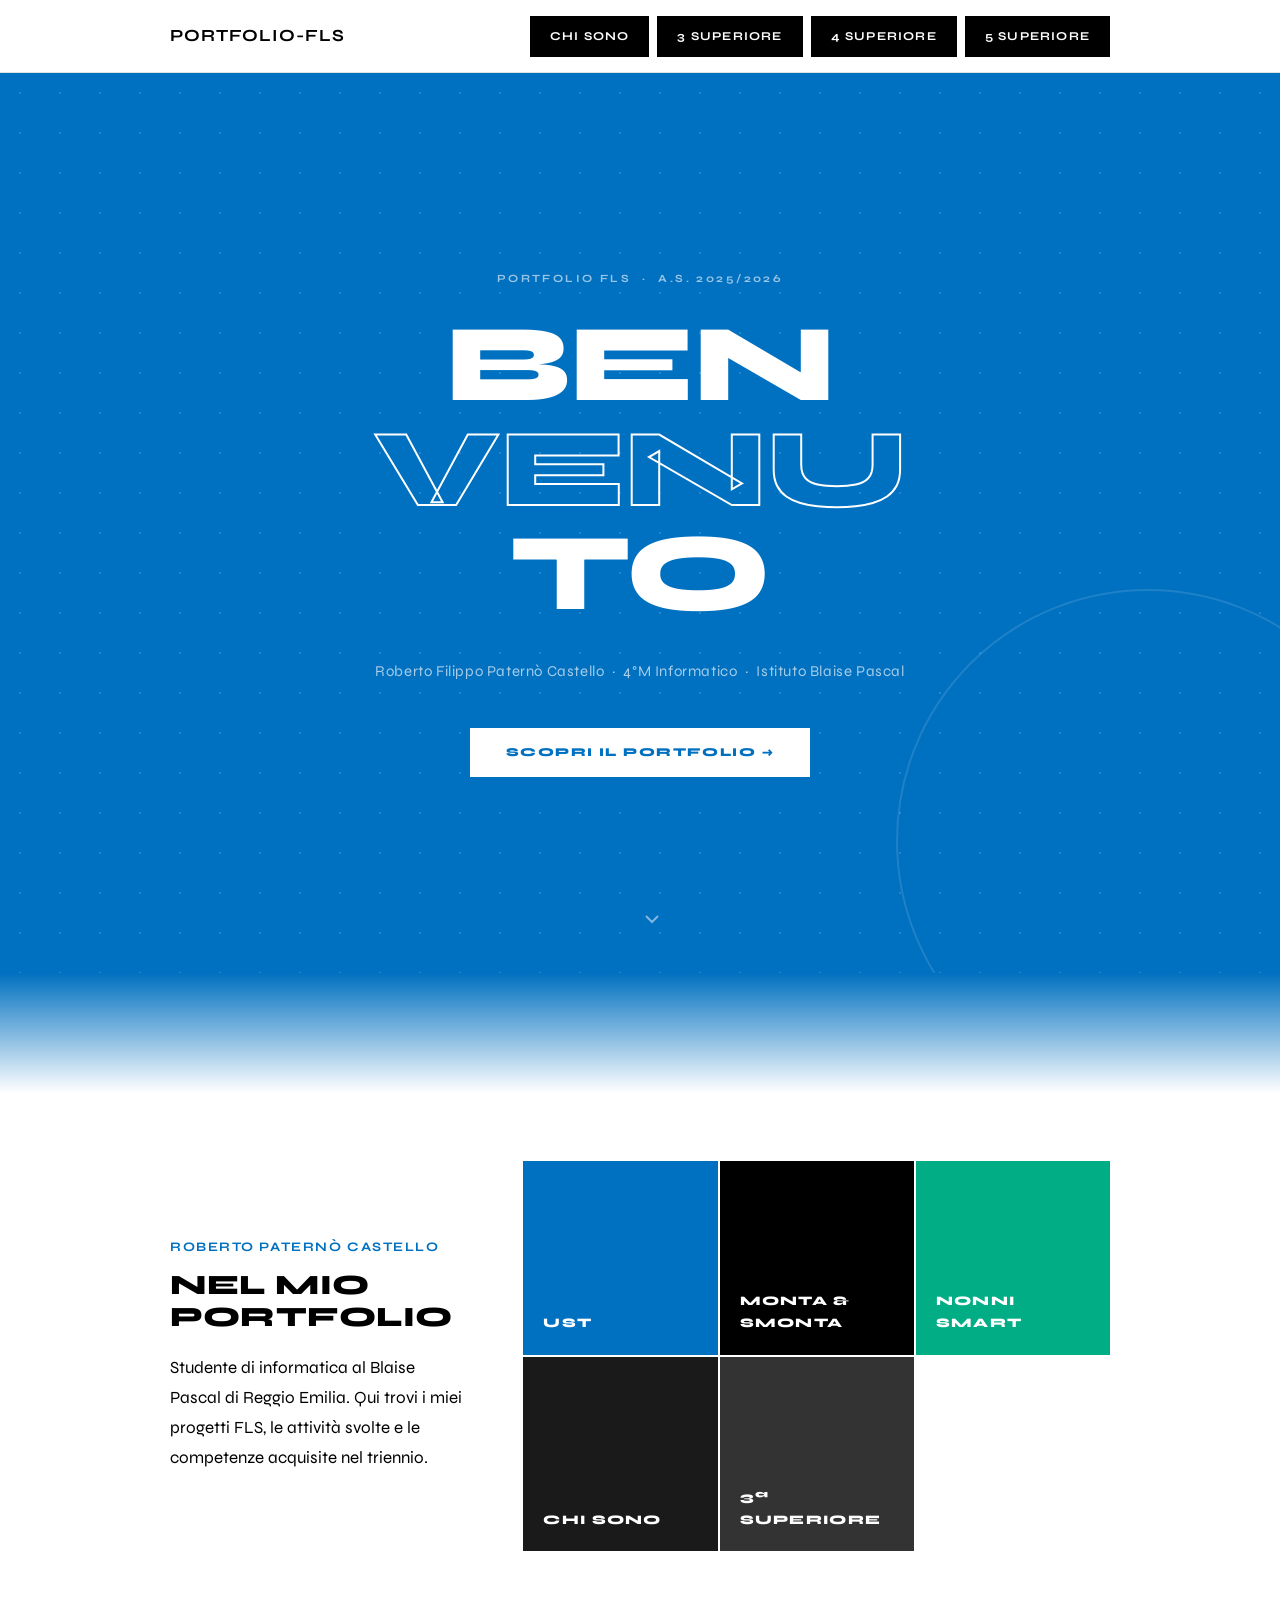
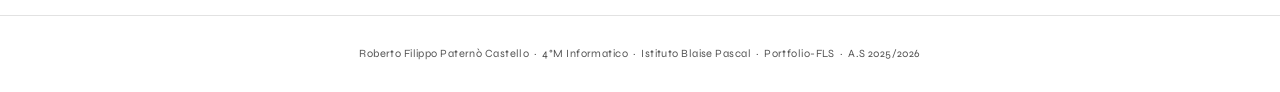
==== index.html @ 89d05977 "Add files via upload" ====
<!DOCTYPE html>
<html lang="it">
<head>
  <meta charset="UTF-8" />
  <meta name="viewport" content="width=device-width, initial-scale=1.0" />
  <title>Home | Portfolio</title>
  <link rel="stylesheet" href="style.css" />
  <style>

    body { overflow-x: hidden; }

    /* ── HERO SECTION (sfondo blu) ── */
    .hero {
      min-height: 100vh;
      background: #0070C0;
      display: flex;
      flex-direction: column;
      align-items: center;
      justify-content: center;
      position: relative;
      overflow: hidden;
      padding: 40px 20px;
    }

    /* Griglia di punti in background */
    .hero::before {
      content: '';
      position: absolute;
      inset: 0;
      background-image: radial-gradient(circle, rgba(255,255,255,0.15) 1px, transparent 1px);
      background-size: 40px 40px;
      animation: gridPulse 4s ease-in-out infinite alternate;
    }

    @keyframes gridPulse {
      from { opacity: 0.4; }
      to   { opacity: 0.8; }
    }

    /* Cerchio decorativo in basso a destra */
    .hero::after {
      content: '';
      position: absolute;
      bottom: -120px;
      right: -120px;
      width: 500px;
      height: 500px;
      border-radius: 50%;
      border: 2px solid rgba(255,255,255,0.12);
      animation: rotateSlow 20s linear infinite;
    }

    @keyframes rotateSlow {
      from { transform: rotate(0deg); }
      to   { transform: rotate(360deg); }
    }

    .hero-content {
      position: relative;
      z-index: 1;
      text-align: center;
      color: #fff;
    }

    .hero-eyebrow {
      font-family: 'Syne', sans-serif;
      font-size: 11px;
      font-weight: 700;
      letter-spacing: 0.22em;
      text-transform: uppercase;
      color: rgba(255,255,255,0.6);
      margin-bottom: 24px;
      opacity: 0;
      animation: fadeUp 0.7s ease 0.2s forwards;
    }

    .hero-title {
      font-family: 'Syne', sans-serif;
      font-size: clamp(52px, 11vw, 110px);
      font-weight: 800;
      text-transform: uppercase;
      line-height: 0.95;
      letter-spacing: -0.01em;
      color: #fff;
    }

    .hero-title .line {
      display: block;
      opacity: 0;
      transform: translateY(30px);
    }
    .hero-title .line:nth-child(1) { animation: fadeUp 0.7s ease 0.4s forwards; }
    .hero-title .line:nth-child(2) { animation: fadeUp 0.7s ease 0.6s forwards; }
    .hero-title .line:nth-child(3) { animation: fadeUp 0.7s ease 0.8s forwards; }

    .hero-title .line--outline {
      -webkit-text-stroke: 2px #fff;
      color: transparent;
    }

    .hero-sub {
      margin-top: 32px;
      font-family: 'Syne', sans-serif;
      font-size: 15px;
      font-weight: 400;
      color: rgba(255,255,255,0.65);
      letter-spacing: 0.04em;
      opacity: 0;
      animation: fadeUp 0.7s ease 1s forwards;
    }

    .hero-cta {
      margin-top: 44px;
      display: inline-block;
      background: #ffffff;
      color: #0070C0;
      font-family: 'Syne', sans-serif;
      font-size: 12px;
      font-weight: 800;
      letter-spacing: 0.12em;
      text-transform: uppercase;
      text-decoration: none;
      padding: 14px 36px;
      opacity: 0;
      animation: fadeUp 0.7s ease 1.2s forwards;
      transition: background 0.2s, color 0.2s;
    }
    .hero-cta:hover {
      background: #000;
      color: #fff;
    }

    /* Freccia scroll */
    .scroll-hint {
      position: absolute;
      bottom: 32px;
      left: 50%;
      transform: translateX(-50%);
      z-index: 1;
      opacity: 0;
      animation: fadeUp 0.7s ease 1.6s forwards;
    }
    .scroll-hint svg {
      width: 24px;
      height: 24px;
      fill: none;
      stroke: rgba(255,255,255,0.5);
      stroke-width: 2;
      animation: bounce 1.6s ease-in-out infinite;
    }
    @keyframes bounce {
      0%, 100% { transform: translateY(0); }
      50%       { transform: translateY(8px); }
    }

    @keyframes fadeUp {
      to { opacity: 1; transform: translateY(0); }
    }

    /* ── FADE TRANSITION verso sezione bianca ── */
    .hero-fade {
      height: 120px;
      background: linear-gradient(to bottom, #0070C0 0%, #ffffff 100%);
    }

    /* ── SEZIONE PRESENTAZIONE (bianca) ── */
    .intro-section {
      background: #fff;
    }

    .intro-grid {
      display: grid;
      grid-template-columns: 1fr 2fr;
      gap: 60px;
      align-items: center;
    }

    .intro-name {
      font-family: 'Syne', sans-serif;
      font-size: 13px;
      font-weight: 700;
      letter-spacing: 0.12em;
      text-transform: uppercase;
      color: #0070C0;
      margin-bottom: 10px;
    }

    .intro-heading {
      font-family: 'Syne', sans-serif;
      font-size: 28px;
      font-weight: 800;
      text-transform: uppercase;
      letter-spacing: 0.02em;
      line-height: 1.15;
      margin-bottom: 20px;
    }

    /* ── PROJECTS GRID ── */
    .projects-grid {
      display: grid;
      grid-template-columns: repeat(3, 1fr);
      gap: 2px;
      margin-top: 4px;
    }

    .proj-card {
      background: #000;
      aspect-ratio: 1;
      display: flex;
      align-items: flex-end;
      padding: 20px;
      text-decoration: none;
      position: relative;
      overflow: hidden;
    }

    .proj-card:hover .proj-card-label { letter-spacing: 0.16em; }

    .proj-card-label {
      font-family: 'Syne', sans-serif;
      font-size: 13px;
      font-weight: 800;
      letter-spacing: 0.1em;
      text-transform: uppercase;
      color: #fff;
      position: relative;
      z-index: 1;
      transition: letter-spacing 0.3s;
    }

    .proj-card--ust      { background: #0070C0; }
    .proj-card--monta    { background: #000; }
    .proj-card--nonni    { background: #00AD85; }
    .proj-card--chi      { background: #1a1a1a; }
    .proj-card--terza    { background: #333; }

    /* ── RESPONSIVE HOME ── */
    @media (max-width: 720px) {
      .intro-grid { grid-template-columns: 1fr; gap: 28px; }
      .projects-grid { grid-template-columns: 1fr 1fr; }
    }

  </style>
</head>
<body>

  <!-- HEADER -->
  <header class="site-header">
    <div class="header-inner">
      <a href="index.html" class="site-logo">PORTFOLIO-FLS</a>
      <nav class="nav-buttons">
        <a href="chi-sono.html" class="nav-btn">CHI SONO</a>
        <a href="3-superiore.html" class="nav-btn">3 SUPERIORE</a>
        <a href="4-superiore.html" class="nav-btn">4 SUPERIORE</a>
        <a href="5-superiore.html" class="nav-btn">5 SUPERIORE</a>
      </nav>
      <button class="hamburger" onclick="toggleMenu()">&#9776;</button>
    </div>
    <div class="mobile-menu" id="mobileMenu">
      <a href="chi-sono.html">CHI SONO</a>
      <a href="3-superiore.html">3 SUPERIORE</a>
      <a href="4-superiore.html">4 SUPERIORE</a>
      <a href="5-superiore.html">5 SUPERIORE</a>
    </div>
  </header>

  <!-- HERO BLU -->
  <section class="hero">
    <div class="hero-content">
      <p class="hero-eyebrow">Portfolio FLS &nbsp;·&nbsp; A.S. 2025/2026</p>
      <h1 class="hero-title">
        <span class="line">BEN</span>
        <span class="line line--outline">VENU</span>
        <span class="line">TO</span>
      </h1>
      <p class="hero-sub">Roberto Filippo Paternò Castello &nbsp;·&nbsp; 4°M Informatico &nbsp;·&nbsp; Istituto Blaise Pascal</p>
      <a href="chi-sono.html" class="hero-cta">Scopri il portfolio →</a>
    </div>
    <div class="scroll-hint">
      <svg viewBox="0 0 24 24"><polyline points="6 9 12 15 18 9"/></svg>
    </div>
  </section>

  <!-- FADE BLU → BIANCO -->
  <div class="hero-fade"></div>

  <!-- SEZIONE INTRO BIANCA -->
  <section class="intro-section">
    <div class="strip-inner">
      <div class="intro-grid">
        <div>
          <p class="intro-name">Roberto Paternò Castello</p>
          <h2 class="intro-heading">NEL MIO<br>PORTFOLIO</h2>
          <p>Studente di informatica al Blaise Pascal di Reggio Emilia. Qui trovi i miei progetti FLS, le attività svolte e le competenze acquisite nel triennio.</p>
        </div>
        <div>
          <div class="projects-grid">
            <a href="ust.html" class="proj-card proj-card--ust">
              <span class="proj-card-label">UST</span>
            </a>
            <a href="monta-smonta.html" class="proj-card proj-card--monta">
              <span class="proj-card-label">Monta &amp; Smonta</span>
            </a>
            <a href="nonni-smart.html" class="proj-card proj-card--nonni">
              <span class="proj-card-label">Nonni Smart</span>
            </a>
            <a href="chi-sono.html" class="proj-card proj-card--chi">
              <span class="proj-card-label">Chi sono</span>
            </a>
            <a href="3-superiore.html" class="proj-card proj-card--terza">
              <span class="proj-card-label">3ª Superiore</span>
            </a>
          </div>
        </div>
      </div>
    </div>
  </section>

  <!-- FOOTER -->
  <footer class="site-footer">
    <p>Roberto Filippo Paternò Castello &nbsp;·&nbsp; 4°M Informatico &nbsp;·&nbsp; Istituto Blaise Pascal &nbsp;·&nbsp; Portfolio-FLS &nbsp;·&nbsp; A.S 2025/2026</p>
  </footer>

  <script src="main.js"></script>
</body>
</html>
---- style.css ----
/* =============================================
   Portfolio PCTO – Roberto Paternò Castello
   Font: Syne (come originale Wix)
   ============================================= */

@import url('https://fonts.googleapis.com/css2?family=Syne:wght@400;500;600;700;800&display=swap');

* { box-sizing: border-box; margin: 0; padding: 0; }
html { scroll-behavior: smooth; }

body {
  background: #ffffff;
  color: #000000;
  font-family: 'Syne', Arial, sans-serif;
  font-size: 17px;
  line-height: 1.75;
  font-weight: 400;
}

/* ── HEADER ── */
.site-header {
  background: #ffffff;
  border-bottom: 1px solid #e2e2e2;
  position: sticky;
  top: 0;
  z-index: 200;
}

.header-inner {
  max-width: 980px;
  margin: 0 auto;
  padding: 0 20px;
  height: 72px;
  display: flex;
  align-items: center;
  gap: 16px;
}

.site-logo {
  font-family: 'Syne', sans-serif;
  font-size: 17px;
  font-weight: 700;
  letter-spacing: 0.06em;
  text-transform: uppercase;
  color: #000;
  text-decoration: none;
  flex-shrink: 0;
}

.nav-buttons {
  display: flex;
  gap: 8px;
  flex-wrap: wrap;
  margin-left: auto;
}

.nav-btn {
  display: inline-flex;
  align-items: center;
  justify-content: center;
  background: #000000;
  color: #ffffff;
  font-family: 'Syne', sans-serif;
  font-size: 12px;
  font-weight: 700;
  letter-spacing: 0.1em;
  text-transform: uppercase;
  text-decoration: none;
  padding: 10px 20px;
  transition: background 0.2s;
  white-space: nowrap;
  border: none;
  cursor: pointer;
}

.nav-btn:hover { background: #222; }
.nav-btn.active { background: #00AD85; }

.hamburger {
  display: none;
  background: none;
  border: none;
  font-size: 22px;
  cursor: pointer;
  margin-left: auto;
}

.mobile-menu {
  display: none;
  background: #fff;
  border-top: 1px solid #e2e2e2;
  padding: 10px 20px 14px;
}
.mobile-menu.open { display: block;}
.mobile-menu a {
  display: block;
  padding: 9px 0;
  font-family: 'Syne', sans-serif;
  font-size: 12px;
  font-weight: 700;
  letter-spacing: 0.1em;
  text-transform: uppercase;
  text-decoration: none;
  color: #000;
  border-bottom: 1px solid #f0f0f0;
}

/* ── STRIPS / SECTIONS ── */
.strip { width: 100%; }
.strip--white { background: #ffffff; }
.strip--light { background: #f5f5f5; }
.strip--black { background: #000000; color: #ffffff; }

.strip-inner {
  max-width: 980px;
  margin: 0 auto;
  padding: 64px 20px;
}

/* ── TYPOGRAPHY ── */
.section-title {
  font-family: 'Syne', sans-serif;
  font-size: 38px;
  font-weight: 800;
  text-transform: uppercase;
  letter-spacing: 0.03em;
  line-height: 1.1;
  margin-bottom: 28px;
}

.project-title {
  font-family: 'Syne', sans-serif;
  font-size: 32px;
  font-weight: 800;
  text-transform: uppercase;
  letter-spacing: 0.03em;
  line-height: 1.1;
  margin-bottom: 20px;
}

.label {
  font-family: 'Syne', sans-serif;
  font-size: 11px;
  font-weight: 700;
  letter-spacing: 0.14em;
  text-transform: uppercase;
  color: #8F8F8F;
  margin-bottom: 6px;
  display: block;
}

p { line-height: 1.75; }
p + p { margin-top: 12px; }

/* ── LAYOUT ── */
.two-col {
  display: grid;
  grid-template-columns: 1fr 1fr;
  gap: 48px;
  align-items: start;
}

.img-cover {
  display: block;
  width: 100%;
  object-fit: cover;
}

/* ── DIVIDER ── */
.divider {
  border: none;
  border-top: 2px solid #000;
  margin: 0;
}

/* ── BACK BUTTON ── */
.back-btn {
  display: inline-flex;
  align-items: center;
  gap: 8px;
  background: #000;
  color: #fff;
  font-family: 'Syne', sans-serif;
  font-size: 12px;
  font-weight: 700;
  letter-spacing: 0.1em;
  text-transform: uppercase;
  text-decoration: none;
  padding: 10px 20px;
  margin-bottom: 36px;
  transition: 0.5s;
}
.back-btn:hover { background:#00AD85 }

/* ── TODO PLACEHOLDER ── */
.todo {
  background: #fff8dc;
  border-left: 3px solid #f0c040;
  padding: 12px 16px;
  font-style: italic;
  color: #7a6a30;
  font-size: 13px;
  margin-top: 10px;
}

/* ── FOOTER ── */
.site-footer {
  border-top: 1px solid #e2e2e2;
  padding: 28px 20px;
  text-align: center;
}
.site-footer p {
  font-family: 'Syne', sans-serif;
  font-size: 11px;
  color: #555;
  letter-spacing: 0.04em;
}

/* ── RESPONSIVE ── */
@media (max-width: 720px) {
  .nav-buttons { display: none; }
  .hamburger { display: block; }
  .two-col { grid-template-columns: 1fr; gap: 24px; }
  .strip-inner { padding: 40px 16px; }
  .section-title { font-size: 26px; }
  .project-title { font-size: 24px; }
}
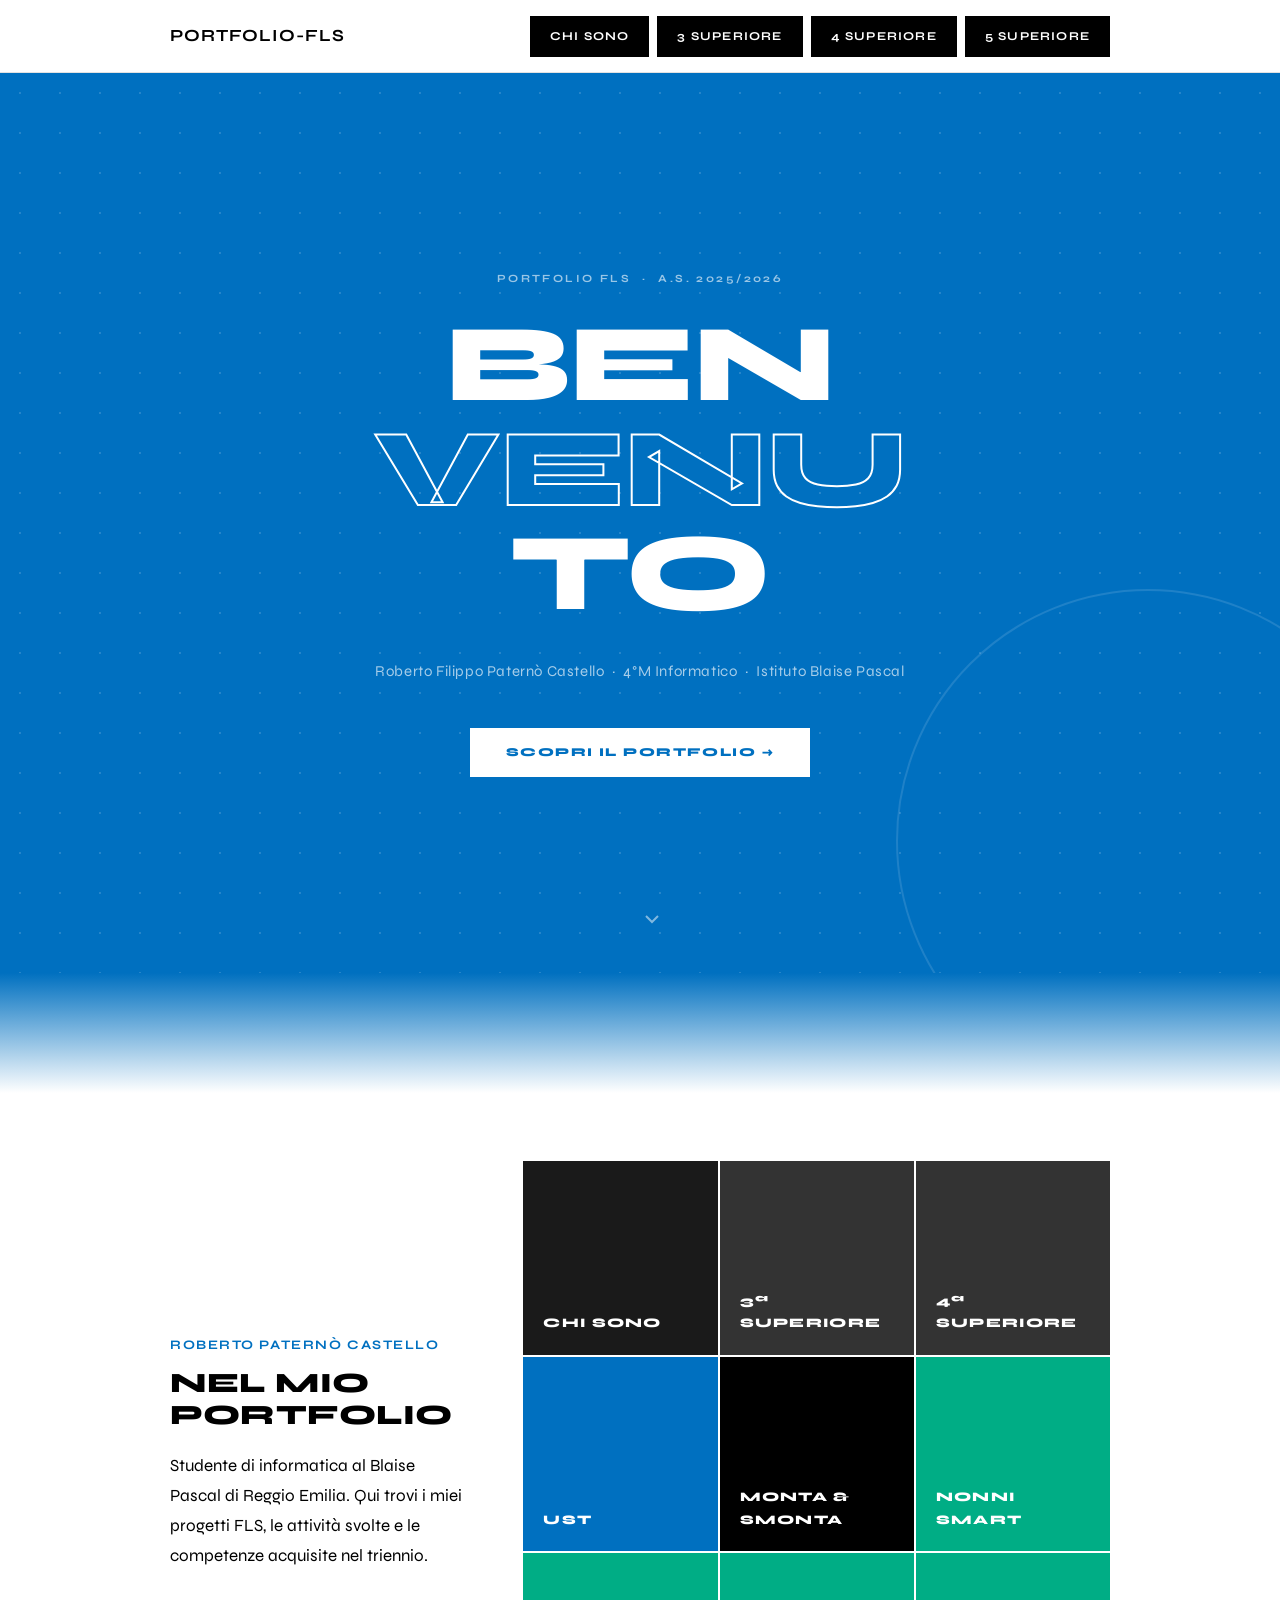
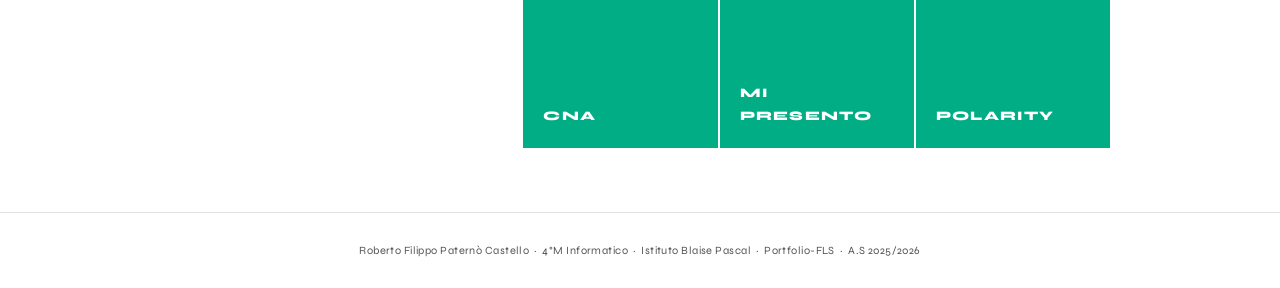
==== commit b1af2774: "Add files via upload" ====
--- a/index.html
+++ b/index.html
@@ -123,7 +123,7 @@
       padding: 14px 36px;
       opacity: 0;
       animation: fadeUp 0.7s ease 1.2s forwards;
-      transition: background 0.2s, color 0.2s;
+      transition:  0.2s, color 0.2s;
     }
     .hero-cta:hover {
       background: #000;
@@ -294,7 +294,17 @@
           <p>Studente di informatica al Blaise Pascal di Reggio Emilia. Qui trovi i miei progetti FLS, le attività svolte e le competenze acquisite nel triennio.</p>
         </div>
         <div>
+          
           <div class="projects-grid">
+            <a href="chi-sono.html" class="proj-card proj-card--chi">
+              <span class="proj-card-label">Chi sono</span>
+            </a>
+          <a href="3-superiore.html" class="proj-card proj-card--terza">
+              <span class="proj-card-label">3ª Superiore</span>
+            </a>
+            <a href="4-superiore.html" class="proj-card proj-card--terza">
+              <span class="proj-card-label">4ª Superiore</span>
+            </a>
             <a href="ust.html" class="proj-card proj-card--ust">
               <span class="proj-card-label">UST</span>
             </a>
@@ -304,12 +314,17 @@
             <a href="nonni-smart.html" class="proj-card proj-card--nonni">
               <span class="proj-card-label">Nonni Smart</span>
             </a>
-            <a href="chi-sono.html" class="proj-card proj-card--chi">
-              <span class="proj-card-label">Chi sono</span>
-            </a>
-            <a href="3-superiore.html" class="proj-card proj-card--terza">
-              <span class="proj-card-label">3ª Superiore</span>
-            </a>
+             <a href="cna.html" class="proj-card proj-card--nonni">
+              <span class="proj-card-label">CNA</span>
+            </a>
+             <a href="mi-presento.html" class="proj-card proj-card--nonni">
+              <span class="proj-card-label">Mi presento</span>
+            </a>
+             <a href="polarity.html" class="proj-card proj-card--nonni">
+              <span class="proj-card-label">polarity</span>
+            </a>
+            
+            
           </div>
         </div>
       </div>
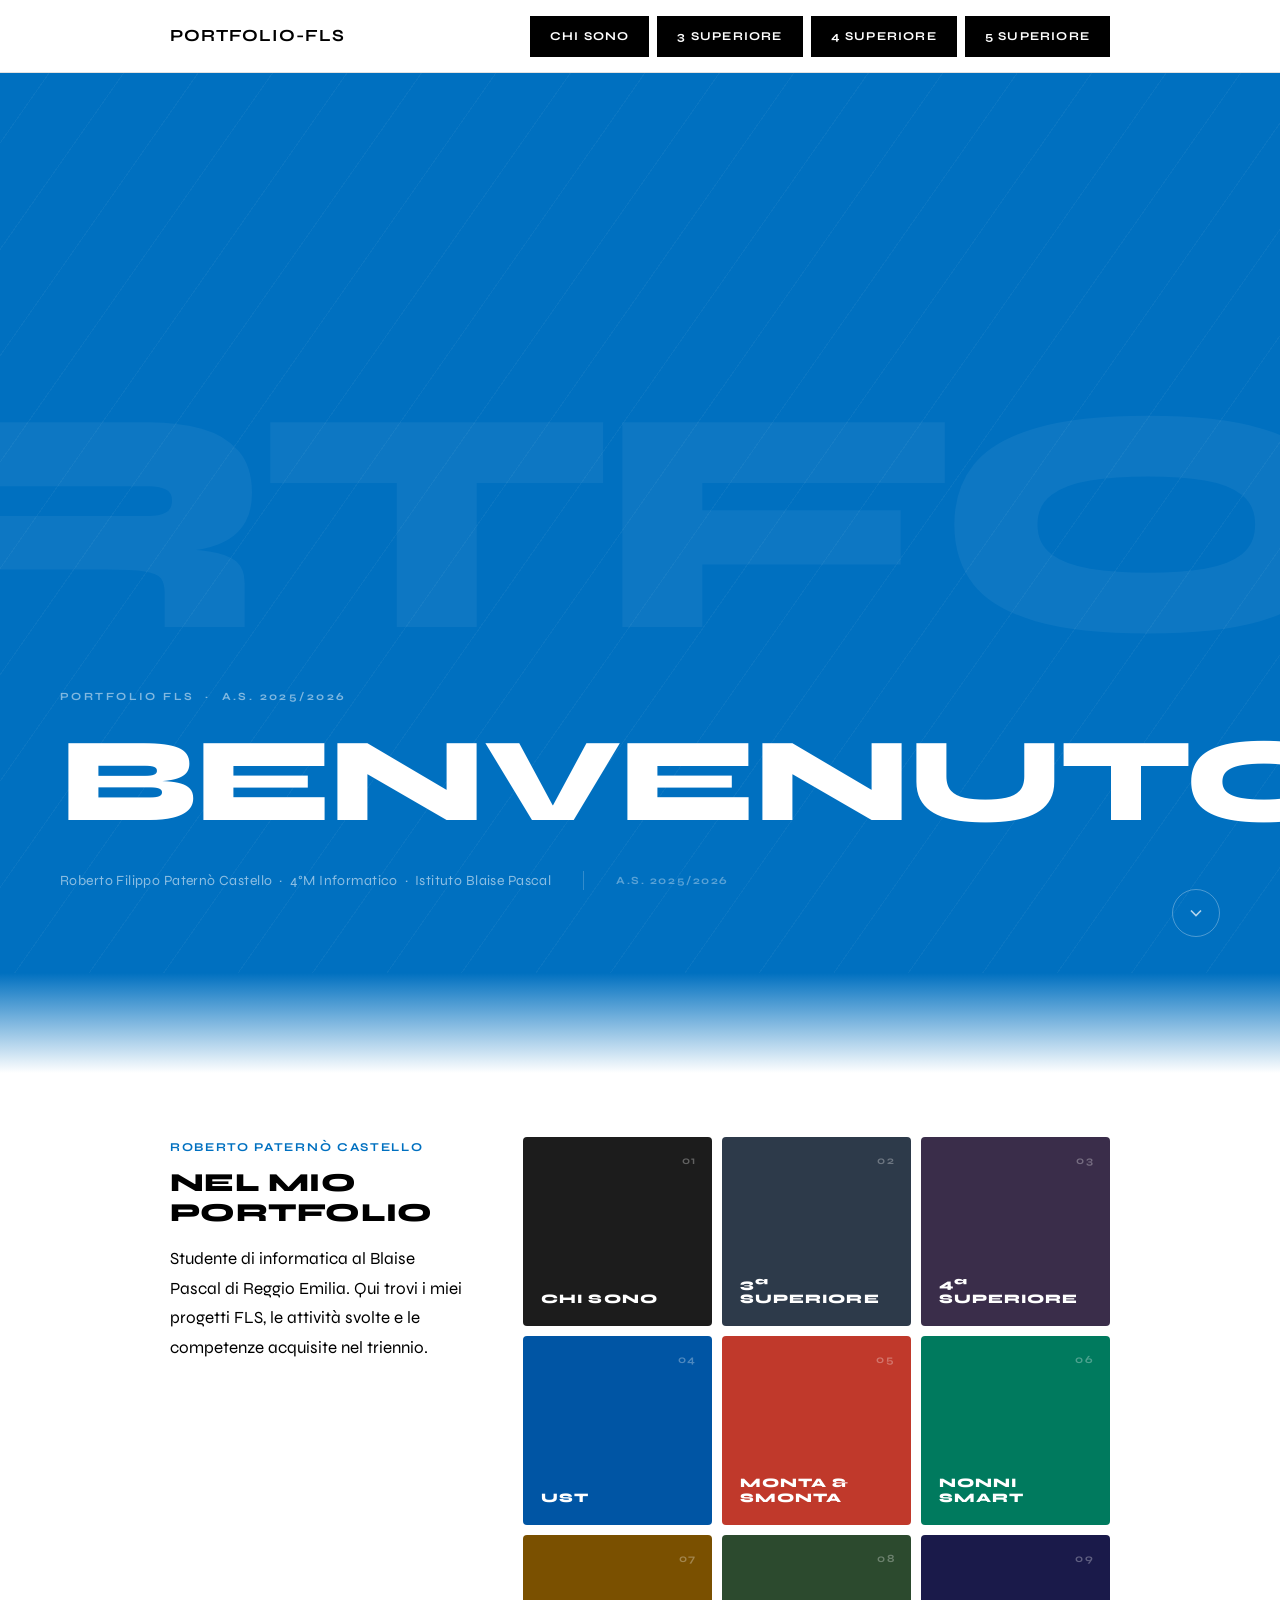
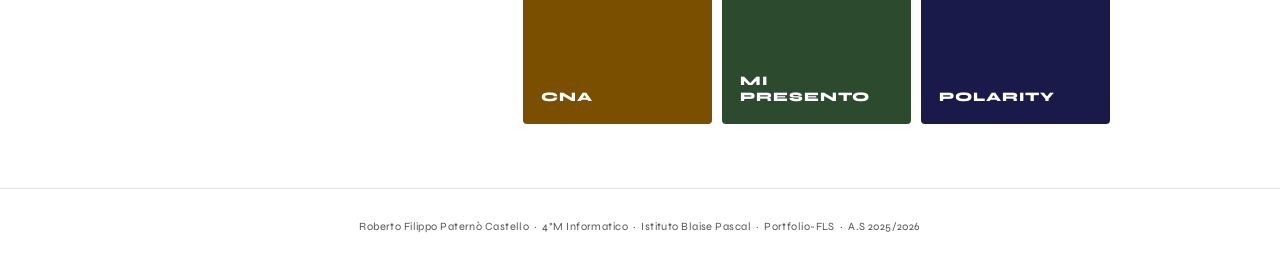
==== commit a5a7e333: "Add files via upload" ====
--- a/index.html
+++ b/index.html
@@ -15,51 +15,51 @@
       background: #0070C0;
       display: flex;
       flex-direction: column;
-      align-items: center;
-      justify-content: center;
+      align-items: flex-start;
+      justify-content: flex-end;
       position: relative;
       overflow: hidden;
-      padding: 40px 20px;
-    }
-
-    /* Griglia di punti in background */
+      padding: 0;
+    }
+
+    /* Linee diagonali in background */
     .hero::before {
       content: '';
       position: absolute;
       inset: 0;
-      background-image: radial-gradient(circle, rgba(255,255,255,0.15) 1px, transparent 1px);
-      background-size: 40px 40px;
-      animation: gridPulse 4s ease-in-out infinite alternate;
-    }
-
-    @keyframes gridPulse {
-      from { opacity: 0.4; }
-      to   { opacity: 0.8; }
-    }
-
-    /* Cerchio decorativo in basso a destra */
-    .hero::after {
-      content: '';
+      background-image: repeating-linear-gradient(
+        -55deg,
+        transparent,
+        transparent 60px,
+        rgba(255,255,255,0.04) 60px,
+        rgba(255,255,255,0.04) 61px
+      );
+    }
+
+    /* Grande testo decorativo in background */
+    .hero-bg-text {
       position: absolute;
-      bottom: -120px;
-      right: -120px;
-      width: 500px;
-      height: 500px;
-      border-radius: 50%;
-      border: 2px solid rgba(255,255,255,0.12);
-      animation: rotateSlow 20s linear infinite;
-    }
-
-    @keyframes rotateSlow {
-      from { transform: rotate(0deg); }
-      to   { transform: rotate(360deg); }
+      top: 50%;
+      left: 50%;
+      transform: translate(-50%, -50%);
+      font-family: 'Syne', sans-serif;
+      font-size: clamp(140px, 28vw, 320px);
+      font-weight: 800;
+      text-transform: uppercase;
+      color: rgba(255,255,255,0.05);
+      white-space: nowrap;
+      pointer-events: none;
+      user-select: none;
+      letter-spacing: -0.04em;
+      line-height: 1;
     }
 
     .hero-content {
       position: relative;
       z-index: 1;
-      text-align: center;
       color: #fff;
+      padding: 0 60px 80px;
+      max-width: 900px;
     }
 
     .hero-eyebrow {
@@ -68,89 +68,94 @@
       font-weight: 700;
       letter-spacing: 0.22em;
       text-transform: uppercase;
-      color: rgba(255,255,255,0.6);
-      margin-bottom: 24px;
+      color: rgba(255,255,255,0.5);
+      margin-bottom: 20px;
       opacity: 0;
-      animation: fadeUp 0.7s ease 0.2s forwards;
+      animation: fadeUp 0.6s ease 0.2s forwards;
     }
 
     .hero-title {
       font-family: 'Syne', sans-serif;
-      font-size: clamp(52px, 11vw, 110px);
+      font-size: clamp(56px, 10vw, 120px);
       font-weight: 800;
       text-transform: uppercase;
-      line-height: 0.95;
-      letter-spacing: -0.01em;
+      line-height: 0.92;
+      letter-spacing: -0.02em;
       color: #fff;
+      margin-bottom: 32px;
     }
 
     .hero-title .line {
       display: block;
       opacity: 0;
-      transform: translateY(30px);
-    }
-    .hero-title .line:nth-child(1) { animation: fadeUp 0.7s ease 0.4s forwards; }
-    .hero-title .line:nth-child(2) { animation: fadeUp 0.7s ease 0.6s forwards; }
-    .hero-title .line:nth-child(3) { animation: fadeUp 0.7s ease 0.8s forwards; }
-
-    .hero-title .line--outline {
-      -webkit-text-stroke: 2px #fff;
-      color: transparent;
+      transform: translateY(24px);
+    }
+    .hero-title .line:nth-child(1) { animation: fadeUp 0.6s ease 0.35s forwards; }
+    .hero-title .line:nth-child(2) { animation: fadeUp 0.6s ease 0.5s forwards; }
+    .hero-title .line:nth-child(3) { animation: fadeUp 0.6s ease 0.65s forwards; }
+
+    .hero-meta {
+      display: flex;
+      align-items: center;
+      gap: 32px;
+      flex-wrap: wrap;
+      opacity: 0;
+      animation: fadeUp 0.6s ease 0.8s forwards;
     }
 
     .hero-sub {
-      margin-top: 32px;
-      font-family: 'Syne', sans-serif;
-      font-size: 15px;
+      font-family: 'Syne', sans-serif;
+      font-size: 14px;
       font-weight: 400;
-      color: rgba(255,255,255,0.65);
-      letter-spacing: 0.04em;
-      opacity: 0;
-      animation: fadeUp 0.7s ease 1s forwards;
-    }
-
-    .hero-cta {
-      margin-top: 44px;
-      display: inline-block;
-      background: #ffffff;
-      color: #0070C0;
-      font-family: 'Syne', sans-serif;
-      font-size: 12px;
-      font-weight: 800;
-      letter-spacing: 0.12em;
-      text-transform: uppercase;
-      text-decoration: none;
-      padding: 14px 36px;
-      opacity: 0;
-      animation: fadeUp 0.7s ease 1.2s forwards;
-      transition:  0.2s, color 0.2s;
-    }
-    .hero-cta:hover {
-      background: #000;
-      color: #fff;
+      color: rgba(255,255,255,0.55);
+      letter-spacing: 0.03em;
+    }
+
+    .hero-year {
+      font-family: 'Syne', sans-serif;
+      font-size: 11px;
+      font-weight: 700;
+      letter-spacing: 0.14em;
+      text-transform: uppercase;
+      color: rgba(255,255,255,0.35);
+      border-left: 1px solid rgba(255,255,255,0.2);
+      padding-left: 32px;
     }
 
     /* Freccia scroll */
     .scroll-hint {
       position: absolute;
-      bottom: 32px;
-      left: 50%;
-      transform: translateX(-50%);
+      bottom: 36px;
+      right: 60px;
       z-index: 1;
       opacity: 0;
-      animation: fadeUp 0.7s ease 1.6s forwards;
+      animation: fadeUp 0.6s ease 1.1s forwards;
+      background: none;
+      border: 1px solid rgba(255,255,255,0.3);
+      border-radius: 50%;
+      width: 48px;
+      height: 48px;
+      display: flex;
+      align-items: center;
+      justify-content: center;
+      cursor: pointer;
+      transition: border-color 0.2s, background 0.2s;
+    }
+    .scroll-hint:hover {
+      border-color: rgba(255,255,255,0.8);
+      background: rgba(255,255,255,0.1);
     }
     .scroll-hint svg {
-      width: 24px;
-      height: 24px;
+      width: 20px;
+      height: 20px;
       fill: none;
-      stroke: rgba(255,255,255,0.5);
+      stroke: rgba(255,255,255,0.7);
       stroke-width: 2;
-      animation: bounce 1.6s ease-in-out infinite;
+      animation: bounce 2s ease-in-out infinite;
     }
     @keyframes bounce {
       0%, 100% { transform: translateY(0); }
-      50%       { transform: translateY(8px); }
+      50%       { transform: translateY(5px); }
     }
 
     @keyframes fadeUp {
@@ -159,27 +164,25 @@
 
     /* ── FADE TRANSITION verso sezione bianca ── */
     .hero-fade {
-      height: 120px;
+      height: 100px;
       background: linear-gradient(to bottom, #0070C0 0%, #ffffff 100%);
     }
 
-    /* ── SEZIONE PRESENTAZIONE (bianca) ── */
-    .intro-section {
-      background: #fff;
-    }
+    /* ── SEZIONE CARD ── */
+    .intro-section { background: #fff; }
 
     .intro-grid {
       display: grid;
       grid-template-columns: 1fr 2fr;
       gap: 60px;
-      align-items: center;
+      align-items: start;
     }
 
     .intro-name {
       font-family: 'Syne', sans-serif;
-      font-size: 13px;
+      font-size: 12px;
       font-weight: 700;
-      letter-spacing: 0.12em;
+      letter-spacing: 0.14em;
       text-transform: uppercase;
       color: #0070C0;
       margin-bottom: 10px;
@@ -187,57 +190,80 @@
 
     .intro-heading {
       font-family: 'Syne', sans-serif;
-      font-size: 28px;
+      font-size: 26px;
       font-weight: 800;
       text-transform: uppercase;
-      letter-spacing: 0.02em;
+      letter-spacing: 0.01em;
       line-height: 1.15;
-      margin-bottom: 20px;
+      margin-bottom: 16px;
     }
 
     /* ── PROJECTS GRID ── */
     .projects-grid {
       display: grid;
       grid-template-columns: repeat(3, 1fr);
-      gap: 2px;
-      margin-top: 4px;
+      gap: 10px;
     }
 
     .proj-card {
-      background: #000;
       aspect-ratio: 1;
       display: flex;
-      align-items: flex-end;
-      padding: 20px;
+      flex-direction: column;
+      justify-content: flex-end;
+      padding: 18px;
       text-decoration: none;
       position: relative;
       overflow: hidden;
-    }
-
-    .proj-card:hover .proj-card-label { letter-spacing: 0.16em; }
+      border-radius: 4px;
+      transition: transform 0.25s ease, box-shadow 0.25s ease;
+    }
+
+    .proj-card:hover {
+      transform: translateY(-4px);
+      box-shadow: 0 12px 32px rgba(0,0,0,0.18);
+    }
+
+    .proj-card-num {
+      position: absolute;
+      top: 14px;
+      right: 16px;
+      font-family: 'Syne', sans-serif;
+      font-size: 11px;
+      font-weight: 700;
+      letter-spacing: 0.12em;
+      opacity: 0.3;
+      color: #fff;
+    }
 
     .proj-card-label {
       font-family: 'Syne', sans-serif;
       font-size: 13px;
       font-weight: 800;
-      letter-spacing: 0.1em;
+      letter-spacing: 0.08em;
       text-transform: uppercase;
       color: #fff;
       position: relative;
       z-index: 1;
-      transition: letter-spacing 0.3s;
-    }
-
-    .proj-card--ust      { background: #0070C0; }
-    .proj-card--monta    { background: #000; }
-    .proj-card--nonni    { background: #00AD85; }
-    .proj-card--chi      { background: #1a1a1a; }
-    .proj-card--terza    { background: #333; }
+      line-height: 1.2;
+    }
+
+    /* colori individuali */
+    .proj-card--chi      { background: #1c1c1c; }
+    .proj-card--terza    { background: #2d3a4a; }
+    .proj-card--quarta   { background: #3a2d4a; }
+    .proj-card--ust      { background: #0055a4; }
+    .proj-card--monta    { background: #c0392b; }
+    .proj-card--nonni    { background: #007a5e; }
+    .proj-card--cna      { background: #7a5000; }
+    .proj-card--presento { background: #2c4a2e; }
+    .proj-card--polarity { background: #1a1a4a; }
 
     /* ── RESPONSIVE HOME ── */
     @media (max-width: 720px) {
-      .intro-grid { grid-template-columns: 1fr; gap: 28px; }
-      .projects-grid { grid-template-columns: 1fr 1fr; }
+      .hero-content { padding: 0 24px 60px; }
+      .scroll-hint  { right: 24px; bottom: 24px; }
+      .intro-grid   { grid-template-columns: 1fr; gap: 28px; }
+      .projects-grid { grid-template-columns: 1fr 1fr; gap: 8px; }
     }
 
   </style>
@@ -266,26 +292,27 @@
 
   <!-- HERO BLU -->
   <section class="hero">
+    <div class="hero-bg-text">PORTFOLIO</div>
     <div class="hero-content">
       <p class="hero-eyebrow">Portfolio FLS &nbsp;·&nbsp; A.S. 2025/2026</p>
       <h1 class="hero-title">
-        <span class="line">BEN</span>
-        <span class="line line--outline">VENU</span>
-        <span class="line">TO</span>
+        <span class="line">BENVENUTO</span>
       </h1>
-      <p class="hero-sub">Roberto Filippo Paternò Castello &nbsp;·&nbsp; 4°M Informatico &nbsp;·&nbsp; Istituto Blaise Pascal</p>
-      <a href="chi-sono.html" class="hero-cta">Scopri il portfolio →</a>
+      <div class="hero-meta">
+        <span class="hero-sub">Roberto Filippo Paternò Castello &nbsp;·&nbsp; 4°M Informatico &nbsp;·&nbsp; Istituto Blaise Pascal</span>
+        <span class="hero-year">A.S. 2025/2026</span>
+      </div>
     </div>
-    <div class="scroll-hint">
+    <button class="scroll-hint" onclick="document.getElementById('cards').scrollIntoView({behavior:'smooth'})" aria-label="Scorri in basso">
       <svg viewBox="0 0 24 24"><polyline points="6 9 12 15 18 9"/></svg>
-    </div>
+    </button>
   </section>
 
   <!-- FADE BLU → BIANCO -->
   <div class="hero-fade"></div>
 
   <!-- SEZIONE INTRO BIANCA -->
-  <section class="intro-section">
+  <section class="intro-section" id="cards">
     <div class="strip-inner">
       <div class="intro-grid">
         <div>
@@ -294,37 +321,43 @@
           <p>Studente di informatica al Blaise Pascal di Reggio Emilia. Qui trovi i miei progetti FLS, le attività svolte e le competenze acquisite nel triennio.</p>
         </div>
         <div>
-          
           <div class="projects-grid">
             <a href="chi-sono.html" class="proj-card proj-card--chi">
+              <span class="proj-card-num">01</span>
               <span class="proj-card-label">Chi sono</span>
             </a>
-          <a href="3-superiore.html" class="proj-card proj-card--terza">
+            <a href="3-superiore.html" class="proj-card proj-card--terza">
+              <span class="proj-card-num">02</span>
               <span class="proj-card-label">3ª Superiore</span>
             </a>
-            <a href="4-superiore.html" class="proj-card proj-card--terza">
+            <a href="4-superiore.html" class="proj-card proj-card--quarta">
+              <span class="proj-card-num">03</span>
               <span class="proj-card-label">4ª Superiore</span>
             </a>
             <a href="ust.html" class="proj-card proj-card--ust">
+              <span class="proj-card-num">04</span>
               <span class="proj-card-label">UST</span>
             </a>
             <a href="monta-smonta.html" class="proj-card proj-card--monta">
+              <span class="proj-card-num">05</span>
               <span class="proj-card-label">Monta &amp; Smonta</span>
             </a>
             <a href="nonni-smart.html" class="proj-card proj-card--nonni">
+              <span class="proj-card-num">06</span>
               <span class="proj-card-label">Nonni Smart</span>
             </a>
-             <a href="cna.html" class="proj-card proj-card--nonni">
+            <a href="cna.html" class="proj-card proj-card--cna">
+              <span class="proj-card-num">07</span>
               <span class="proj-card-label">CNA</span>
             </a>
-             <a href="mi-presento.html" class="proj-card proj-card--nonni">
+            <a href="mi-presento.html" class="proj-card proj-card--presento">
+              <span class="proj-card-num">08</span>
               <span class="proj-card-label">Mi presento</span>
             </a>
-             <a href="polarity.html" class="proj-card proj-card--nonni">
-              <span class="proj-card-label">polarity</span>
-            </a>
-            
-            
+            <a href="polarity.html" class="proj-card proj-card--polarity">
+              <span class="proj-card-num">09</span>
+              <span class="proj-card-label">Polarity</span>
+            </a>
           </div>
         </div>
       </div>
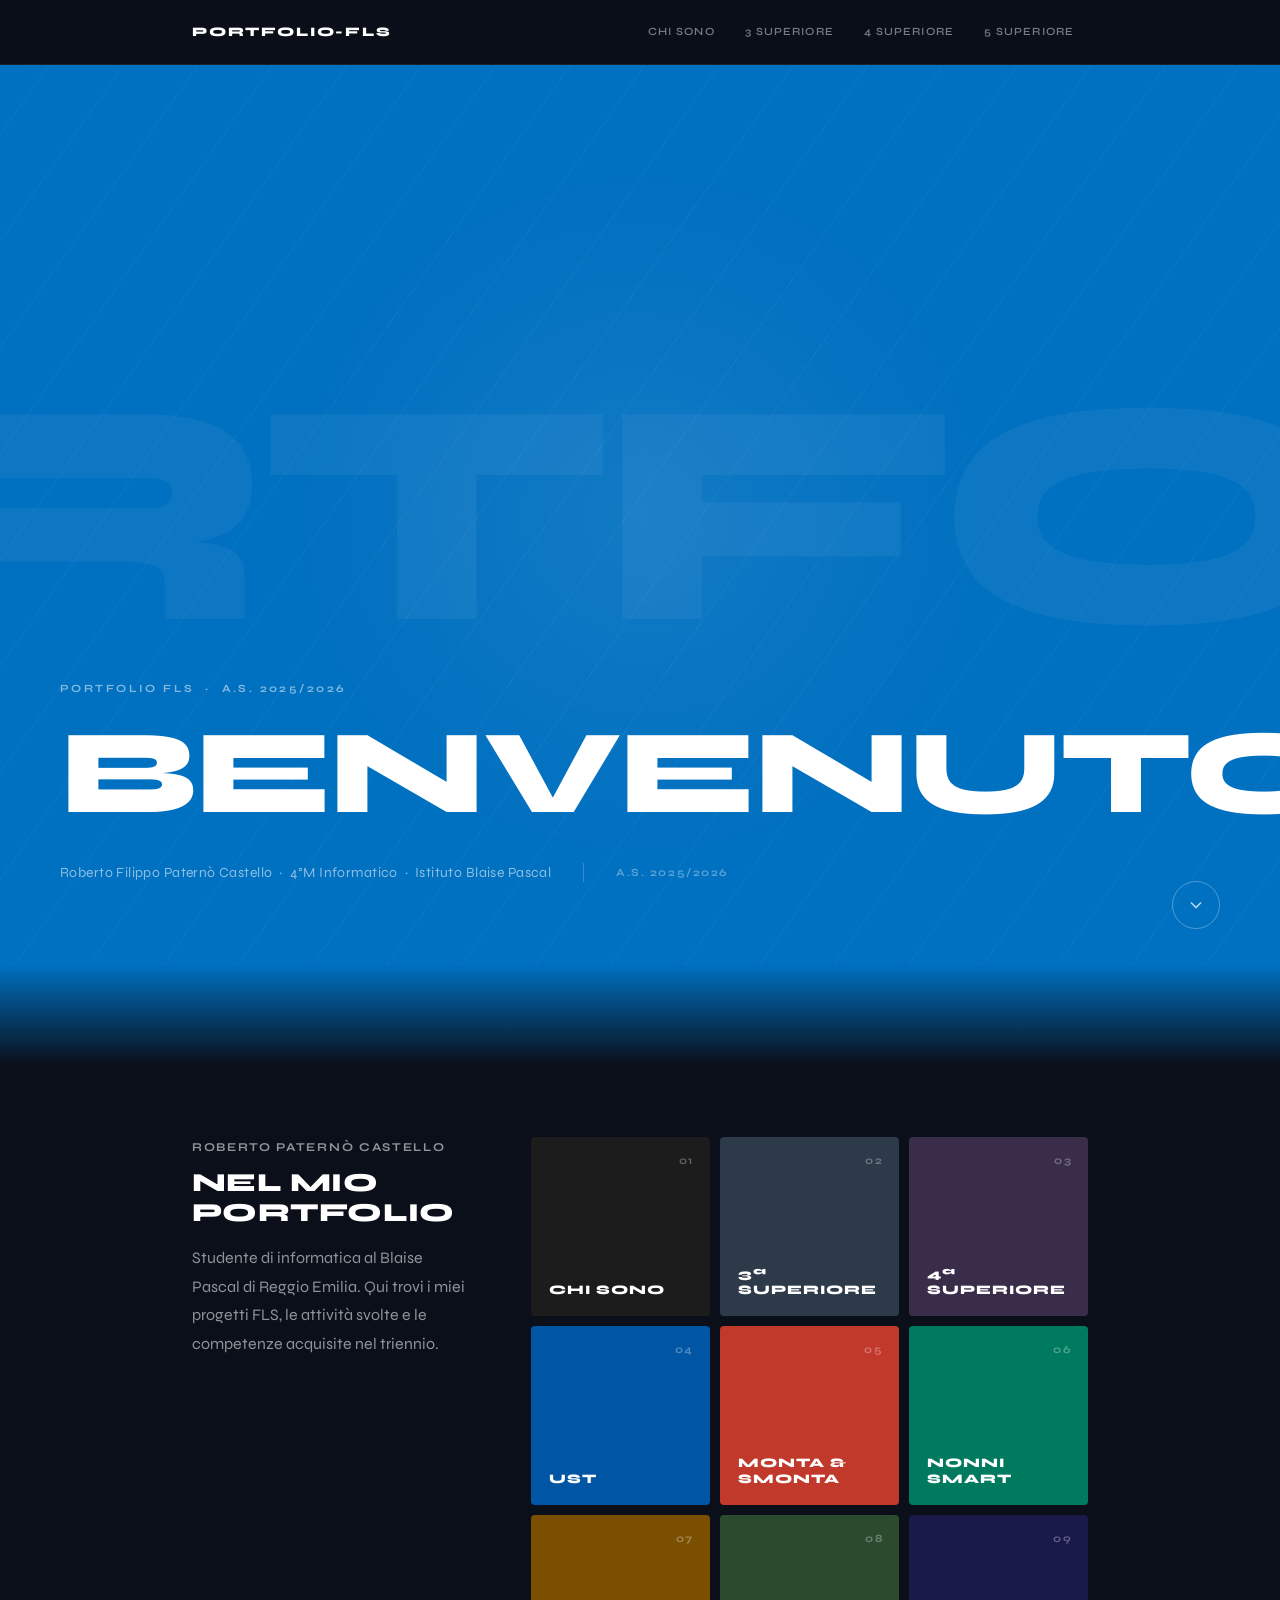
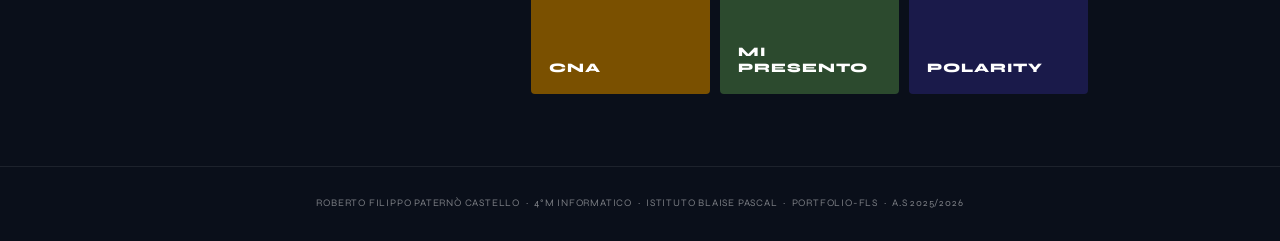
==== commit 7e141ea2: "Add files via upload" ====
--- a/index.html
+++ b/index.html
@@ -6,10 +6,9 @@
   <title>Home | Portfolio</title>
   <link rel="stylesheet" href="style.css" />
   <style>
-
     body { overflow-x: hidden; }
 
-    /* ── HERO SECTION (sfondo blu) ── */
+    /* ── HERO ── */
     .hero {
       min-height: 100vh;
       background: #0070C0;
@@ -22,25 +21,31 @@
       padding: 0;
     }
 
-    /* Linee diagonali in background */
+    /* linee diagonali */
     .hero::before {
       content: '';
       position: absolute;
       inset: 0;
       background-image: repeating-linear-gradient(
-        -55deg,
-        transparent,
-        transparent 60px,
-        rgba(255,255,255,0.04) 60px,
-        rgba(255,255,255,0.04) 61px
+        -55deg, transparent, transparent 60px,
+        rgba(255,255,255,0.04) 60px, rgba(255,255,255,0.04) 61px
       );
-    }
-
-    /* Grande testo decorativo in background */
+      pointer-events: none;
+    }
+
+    /* spotlight mouse — aggiornato via JS */
+    .hero-spotlight {
+      position: absolute;
+      inset: 0;
+      pointer-events: none;
+      background: radial-gradient(circle 500px at 50% 50%, rgba(255,255,255,0.07), transparent 70%);
+      transition: background 0.1s linear;
+    }
+
+    /* testo decorativo bg */
     .hero-bg-text {
       position: absolute;
-      top: 50%;
-      left: 50%;
+      top: 50%; left: 50%;
       transform: translate(-50%, -50%);
       font-family: 'Syne', sans-serif;
       font-size: clamp(140px, 28vw, 320px);
@@ -52,6 +57,7 @@
       user-select: none;
       letter-spacing: -0.04em;
       line-height: 1;
+      will-change: transform;
     }
 
     .hero-content {
@@ -64,10 +70,8 @@
 
     .hero-eyebrow {
       font-family: 'Syne', sans-serif;
-      font-size: 11px;
-      font-weight: 700;
-      letter-spacing: 0.22em;
-      text-transform: uppercase;
+      font-size: 11px; font-weight: 700;
+      letter-spacing: 0.22em; text-transform: uppercase;
       color: rgba(255,255,255,0.5);
       margin-bottom: 20px;
       opacity: 0;
@@ -77,128 +81,97 @@
     .hero-title {
       font-family: 'Syne', sans-serif;
       font-size: clamp(56px, 10vw, 120px);
-      font-weight: 800;
-      text-transform: uppercase;
-      line-height: 0.92;
-      letter-spacing: -0.02em;
-      color: #fff;
-      margin-bottom: 32px;
-    }
-
+      font-weight: 800; text-transform: uppercase;
+      line-height: 0.92; letter-spacing: -0.02em;
+      color: #fff; margin-bottom: 32px;
+    }
     .hero-title .line {
       display: block;
+      opacity: 0; transform: translateY(24px);
+    }
+    .hero-title .line:nth-child(1) { animation: fadeUp 0.6s ease 0.35s forwards; }
+
+    .hero-meta {
+      display: flex; align-items: center;
+      gap: 32px; flex-wrap: wrap;
       opacity: 0;
-      transform: translateY(24px);
-    }
-    .hero-title .line:nth-child(1) { animation: fadeUp 0.6s ease 0.35s forwards; }
-    .hero-title .line:nth-child(2) { animation: fadeUp 0.6s ease 0.5s forwards; }
-    .hero-title .line:nth-child(3) { animation: fadeUp 0.6s ease 0.65s forwards; }
-
-    .hero-meta {
-      display: flex;
-      align-items: center;
-      gap: 32px;
-      flex-wrap: wrap;
-      opacity: 0;
-      animation: fadeUp 0.6s ease 0.8s forwards;
-    }
-
+      animation: fadeUp 0.6s ease 0.5s forwards;
+    }
     .hero-sub {
       font-family: 'Syne', sans-serif;
-      font-size: 14px;
-      font-weight: 400;
-      color: rgba(255,255,255,0.55);
-      letter-spacing: 0.03em;
-    }
-
+      font-size: 14px; font-weight: 400;
+      color: rgba(255,255,255,0.55); letter-spacing: 0.03em;
+    }
     .hero-year {
       font-family: 'Syne', sans-serif;
-      font-size: 11px;
-      font-weight: 700;
-      letter-spacing: 0.14em;
-      text-transform: uppercase;
+      font-size: 11px; font-weight: 700;
+      letter-spacing: 0.14em; text-transform: uppercase;
       color: rgba(255,255,255,0.35);
       border-left: 1px solid rgba(255,255,255,0.2);
       padding-left: 32px;
     }
 
-    /* Freccia scroll */
+    /* freccia scroll */
     .scroll-hint {
-      position: absolute;
-      bottom: 36px;
-      right: 60px;
-      z-index: 1;
-      opacity: 0;
-      animation: fadeUp 0.6s ease 1.1s forwards;
+      position: absolute; bottom: 36px; right: 60px;
+      z-index: 1; opacity: 0;
+      animation: fadeUp 0.6s ease 0.8s forwards;
       background: none;
       border: 1px solid rgba(255,255,255,0.3);
-      border-radius: 50%;
-      width: 48px;
-      height: 48px;
-      display: flex;
-      align-items: center;
-      justify-content: center;
+      border-radius: 50%; width: 48px; height: 48px;
+      display: flex; align-items: center; justify-content: center;
       cursor: pointer;
-      transition: border-color 0.2s, background 0.2s;
+      transition: border-color 0.2s, background 0.2s, transform 0.2s;
     }
     .scroll-hint:hover {
-      border-color: rgba(255,255,255,0.8);
-      background: rgba(255,255,255,0.1);
+      border-color: rgba(255,255,255,0.9);
+      background: rgba(255,255,255,0.12);
+      transform: scale(1.1);
     }
     .scroll-hint svg {
-      width: 20px;
-      height: 20px;
-      fill: none;
-      stroke: rgba(255,255,255,0.7);
-      stroke-width: 2;
+      width: 20px; height: 20px; fill: none;
+      stroke: rgba(255,255,255,0.7); stroke-width: 2;
       animation: bounce 2s ease-in-out infinite;
     }
     @keyframes bounce {
       0%, 100% { transform: translateY(0); }
       50%       { transform: translateY(5px); }
     }
-
     @keyframes fadeUp {
       to { opacity: 1; transform: translateY(0); }
     }
 
-    /* ── FADE TRANSITION verso sezione bianca ── */
+    /* ── FADE ── */
     .hero-fade {
       height: 100px;
-      background: linear-gradient(to bottom, #0070C0 0%, #ffffff 100%);
+      background: linear-gradient(to bottom, #0070C0 0%, var(--bg, #0a0f1a) 100%);
     }
 
     /* ── SEZIONE CARD ── */
-    .intro-section { background: #fff; }
+    .intro-section { background: var(--bg, #0a0f1a); }
 
     .intro-grid {
       display: grid;
       grid-template-columns: 1fr 2fr;
-      gap: 60px;
-      align-items: start;
+      gap: 60px; align-items: start;
     }
 
     .intro-name {
       font-family: 'Syne', sans-serif;
-      font-size: 12px;
-      font-weight: 700;
-      letter-spacing: 0.14em;
+      font-size: 12px; font-weight: 700;
+      letter-spacing: 0.14em; text-transform: uppercase;
+      color: #0070C0; margin-bottom: 10px;
+    }
+    .intro-heading {
+      font-family: 'Syne', sans-serif;
+      font-size: 26px; font-weight: 800;
       text-transform: uppercase;
-      color: #0070C0;
-      margin-bottom: 10px;
-    }
-
-    .intro-heading {
-      font-family: 'Syne', sans-serif;
-      font-size: 26px;
-      font-weight: 800;
-      text-transform: uppercase;
-      letter-spacing: 0.01em;
-      line-height: 1.15;
-      margin-bottom: 16px;
-    }
-
-    /* ── PROJECTS GRID ── */
+      letter-spacing: 0.01em; line-height: 1.15;
+      margin-bottom: 16px; color: #fff;
+    }
+    .intro-section p { color: rgba(255,255,255,0.55); }
+
+    /* ── GRID CARD ── */
     .projects-grid {
       display: grid;
       grid-template-columns: repeat(3, 1fr);
@@ -207,47 +180,47 @@
 
     .proj-card {
       aspect-ratio: 1;
-      display: flex;
-      flex-direction: column;
-      justify-content: flex-end;
+      display: flex; flex-direction: column; justify-content: flex-end;
       padding: 18px;
       text-decoration: none;
-      position: relative;
-      overflow: hidden;
+      position: relative; overflow: hidden;
       border-radius: 4px;
-      transition: transform 0.25s ease, box-shadow 0.25s ease;
-    }
-
+      /* reveal iniziale */
+      opacity: 0; transform: translateY(20px) scale(0.97);
+      transition: transform 0.3s ease, box-shadow 0.3s ease, opacity 0s;
+    }
+    /* stato visibile — aggiunto via JS */
+    .proj-card.visible {
+      opacity: 1; transform: translateY(0) scale(1);
+      transition: opacity 0.5s ease, transform 0.5s ease, box-shadow 0.3s ease;
+    }
     .proj-card:hover {
-      transform: translateY(-4px);
-      box-shadow: 0 12px 32px rgba(0,0,0,0.18);
-    }
+      transform: translateY(-5px) scale(1.02);
+      box-shadow: 0 16px 40px rgba(0,0,0,0.4);
+    }
+    /* shimmer al hover */
+    .proj-card::after {
+      content: '';
+      position: absolute; inset: 0;
+      background: linear-gradient(135deg, rgba(255,255,255,0.12) 0%, transparent 60%);
+      opacity: 0;
+      transition: opacity 0.3s;
+    }
+    .proj-card:hover::after { opacity: 1; }
 
     .proj-card-num {
-      position: absolute;
-      top: 14px;
-      right: 16px;
-      font-family: 'Syne', sans-serif;
-      font-size: 11px;
-      font-weight: 700;
-      letter-spacing: 0.12em;
-      opacity: 0.3;
-      color: #fff;
-    }
-
+      position: absolute; top: 14px; right: 16px;
+      font-family: 'Syne', sans-serif;
+      font-size: 11px; font-weight: 700;
+      letter-spacing: 0.12em; opacity: 0.3; color: #fff;
+    }
     .proj-card-label {
       font-family: 'Syne', sans-serif;
-      font-size: 13px;
-      font-weight: 800;
-      letter-spacing: 0.08em;
-      text-transform: uppercase;
-      color: #fff;
-      position: relative;
-      z-index: 1;
-      line-height: 1.2;
-    }
-
-    /* colori individuali */
+      font-size: 13px; font-weight: 800;
+      letter-spacing: 0.08em; text-transform: uppercase;
+      color: #fff; position: relative; z-index: 1; line-height: 1.2;
+    }
+
     .proj-card--chi      { background: #1c1c1c; }
     .proj-card--terza    { background: #2d3a4a; }
     .proj-card--quarta   { background: #3a2d4a; }
@@ -258,19 +231,16 @@
     .proj-card--presento { background: #2c4a2e; }
     .proj-card--polarity { background: #1a1a4a; }
 
-    /* ── RESPONSIVE HOME ── */
     @media (max-width: 720px) {
-      .hero-content { padding: 0 24px 60px; }
-      .scroll-hint  { right: 24px; bottom: 24px; }
-      .intro-grid   { grid-template-columns: 1fr; gap: 28px; }
+      .hero-content  { padding: 0 24px 60px; }
+      .scroll-hint   { right: 24px; bottom: 24px; }
+      .intro-grid    { grid-template-columns: 1fr; gap: 28px; }
       .projects-grid { grid-template-columns: 1fr 1fr; gap: 8px; }
     }
-
   </style>
 </head>
 <body>
 
-  <!-- HEADER -->
   <header class="site-header">
     <div class="header-inner">
       <a href="index.html" class="site-logo">PORTFOLIO-FLS</a>
@@ -290,9 +260,9 @@
     </div>
   </header>
 
-  <!-- HERO BLU -->
-  <section class="hero">
-    <div class="hero-bg-text">PORTFOLIO</div>
+  <section class="hero" id="hero">
+    <div class="hero-spotlight" id="heroSpotlight"></div>
+    <div class="hero-bg-text" id="heroBgText">PORTFOLIO</div>
     <div class="hero-content">
       <p class="hero-eyebrow">Portfolio FLS &nbsp;·&nbsp; A.S. 2025/2026</p>
       <h1 class="hero-title">
@@ -308,10 +278,8 @@
     </button>
   </section>
 
-  <!-- FADE BLU → BIANCO -->
   <div class="hero-fade"></div>
 
-  <!-- SEZIONE INTRO BIANCA -->
   <section class="intro-section" id="cards">
     <div class="strip-inner">
       <div class="intro-grid">
@@ -321,7 +289,7 @@
           <p>Studente di informatica al Blaise Pascal di Reggio Emilia. Qui trovi i miei progetti FLS, le attività svolte e le competenze acquisite nel triennio.</p>
         </div>
         <div>
-          <div class="projects-grid">
+          <div class="projects-grid" id="projectsGrid">
             <a href="chi-sono.html" class="proj-card proj-card--chi">
               <span class="proj-card-num">01</span>
               <span class="proj-card-label">Chi sono</span>
@@ -364,7 +332,6 @@
     </div>
   </section>
 
-  <!-- FOOTER -->
   <footer class="site-footer">
     <p>Roberto Filippo Paternò Castello &nbsp;·&nbsp; 4°M Informatico &nbsp;·&nbsp; Istituto Blaise Pascal &nbsp;·&nbsp; Portfolio-FLS &nbsp;·&nbsp; A.S 2025/2026</p>
   </footer>
--- a/style.css
+++ b/style.css
@@ -1,227 +1,184 @@
-/* =============================================
-   Portfolio PCTO – Roberto Paternò Castello
-   Font: Syne (come originale Wix)
-   ============================================= */
-
 @import url('https://fonts.googleapis.com/css2?family=Syne:wght@400;500;600;700;800&display=swap');
 
-* { box-sizing: border-box; margin: 0; padding: 0; }
+/* ── VARIABILI ── */
+:root {
+  --bg:       #0a0f1a;        /* blu notte — stesso tono della hero */
+  --surface:  #111827;        /* card / pannelli */
+  --surface2: #1a2335;        /* hover, bordi interni */
+  --blue:     #0070C0;
+  --blue-dim: rgba(0,112,192,0.18);
+  --white:    #ffffff;
+  --muted:    rgba(255,255,255,0.45);
+  --border:   rgba(255,255,255,0.08);
+  --max:      960px;
+}
+
+/* ── RESET ── */
+*, *::before, *::after { box-sizing: border-box; margin: 0; padding: 0; }
 html { scroll-behavior: smooth; }
 
 body {
-  background: #ffffff;
-  color: #000000;
+  background: var(--bg);
+  color: var(--white);
   font-family: 'Syne', Arial, sans-serif;
-  font-size: 17px;
+  font-size: 16px;
   line-height: 1.75;
   font-weight: 400;
 }
 
 /* ── HEADER ── */
 .site-header {
-  background: #ffffff;
-  border-bottom: 1px solid #e2e2e2;
-  position: sticky;
-  top: 0;
-  z-index: 200;
+  position: sticky; top: 0; z-index: 200;
+  background: rgba(10,15,26,0.85);
+  backdrop-filter: blur(12px);
+  -webkit-backdrop-filter: blur(12px);
+  border-bottom: 1px solid var(--border);
+}
+.header-inner {
+  max-width: var(--max); margin: 0 auto;
+  padding: 0 32px; height: 64px;
+  display: flex; align-items: center; gap: 32px;
+}
+.site-logo {
+  font-family: 'Syne', sans-serif;
+  font-size: 13px; font-weight: 800;
+  letter-spacing: 0.14em; text-transform: uppercase;
+  color: var(--white); text-decoration: none; flex-shrink: 0;
+}
+.nav-buttons { display: flex; gap: 2px; margin-left: auto; }
+.nav-btn {
+  font-family: 'Syne', sans-serif;
+  font-size: 11px; font-weight: 600;
+  letter-spacing: 0.1em; text-transform: uppercase;
+  text-decoration: none; color: var(--muted);
+  padding: 7px 14px; border-radius: 4px;
+  transition: color 0.15s, background 0.15s;
+  border: none; background: none; cursor: pointer; white-space: nowrap;
+}
+.nav-btn:hover  { color: var(--white); background: var(--surface2); }
+.nav-btn.active { color: var(--blue); }
+
+.hamburger {
+  display: none; background: none; border: none;
+  font-size: 20px; cursor: pointer; margin-left: auto; color: var(--white);
+}
+.mobile-menu {
+  display: none;
+  background: var(--surface);
+  border-top: 1px solid var(--border);
+  padding: 12px 32px 16px;
+}
+.mobile-menu.open { display: block; }
+.mobile-menu a {
+  display: block; padding: 10px 0;
+  font-family: 'Syne', sans-serif; font-size: 12px; font-weight: 600;
+  letter-spacing: 0.1em; text-transform: uppercase;
+  text-decoration: none; color: var(--muted);
+  border-bottom: 1px solid var(--border);
+}
+.mobile-menu a:hover { color: var(--white); }
+
+/* ── STRIP / SEZIONI ── */
+.strip { width: 100%; }
+.strip--white { background: var(--bg); }
+.strip--light { background: var(--surface); }
+.strip--black { background: #000; }
+
+.strip-inner {
+  max-width: var(--max); margin: 0 auto;
+  padding: 72px 32px;
 }
 
-.header-inner {
-  max-width: 980px;
-  margin: 0 auto;
-  padding: 0 20px;
-  height: 72px;
-  display: flex;
-  align-items: center;
-  gap: 16px;
+/* ── TIPOGRAFIA ── */
+.section-title {
+  font-family: 'Syne', sans-serif;
+  font-size: clamp(26px, 4vw, 40px); font-weight: 800;
+  text-transform: uppercase; letter-spacing: 0.02em;
+  line-height: 1.1; margin-bottom: 32px;
+  color: var(--white);
+}
+.project-title {
+  font-family: 'Syne', sans-serif;
+  font-size: clamp(22px, 3vw, 32px); font-weight: 800;
+  text-transform: uppercase; letter-spacing: 0.02em;
+  line-height: 1.1; margin-bottom: 20px;
+  color: var(--white);
+}
+.label {
+  font-family: 'Syne', sans-serif;
+  font-size: 10px; font-weight: 700;
+  letter-spacing: 0.18em; text-transform: uppercase;
+  color: var(--blue); margin-bottom: 8px; display: block;
 }
 
-.site-logo {
-  font-family: 'Syne', sans-serif;
-  font-size: 17px;
-  font-weight: 700;
-  letter-spacing: 0.06em;
-  text-transform: uppercase;
-  color: #000;
-  text-decoration: none;
-  flex-shrink: 0;
-}
-
-.nav-buttons {
-  display: flex;
-  gap: 8px;
-  flex-wrap: wrap;
-  margin-left: auto;
-}
-
-.nav-btn {
-  display: inline-flex;
-  align-items: center;
-  justify-content: center;
-  background: #000000;
-  color: #ffffff;
-  font-family: 'Syne', sans-serif;
-  font-size: 12px;
-  font-weight: 700;
-  letter-spacing: 0.1em;
-  text-transform: uppercase;
-  text-decoration: none;
-  padding: 10px 20px;
-  transition: background 0.2s;
-  white-space: nowrap;
-  border: none;
-  cursor: pointer;
-}
-
-.nav-btn:hover { background: #222; }
-.nav-btn.active { background: #00AD85; }
-
-.hamburger {
-  display: none;
-  background: none;
-  border: none;
-  font-size: 22px;
-  cursor: pointer;
-  margin-left: auto;
-}
-
-.mobile-menu {
-  display: none;
-  background: #fff;
-  border-top: 1px solid #e2e2e2;
-  padding: 10px 20px 14px;
-}
-.mobile-menu.open { display: block;}
-.mobile-menu a {
-  display: block;
-  padding: 9px 0;
-  font-family: 'Syne', sans-serif;
-  font-size: 12px;
-  font-weight: 700;
-  letter-spacing: 0.1em;
-  text-transform: uppercase;
-  text-decoration: none;
-  color: #000;
-  border-bottom: 1px solid #f0f0f0;
-}
-
-/* ── STRIPS / SECTIONS ── */
-.strip { width: 100%; }
-.strip--white { background: #ffffff; }
-.strip--light { background: #f5f5f5; }
-.strip--black { background: #000000; color: #ffffff; }
-
-.strip-inner {
-  max-width: 980px;
-  margin: 0 auto;
-  padding: 64px 20px;
-}
-
-/* ── TYPOGRAPHY ── */
-.section-title {
-  font-family: 'Syne', sans-serif;
-  font-size: 38px;
-  font-weight: 800;
-  text-transform: uppercase;
-  letter-spacing: 0.03em;
-  line-height: 1.1;
-  margin-bottom: 28px;
-}
-
-.project-title {
-  font-family: 'Syne', sans-serif;
-  font-size: 32px;
-  font-weight: 800;
-  text-transform: uppercase;
-  letter-spacing: 0.03em;
-  line-height: 1.1;
-  margin-bottom: 20px;
-}
-
-.label {
-  font-family: 'Syne', sans-serif;
-  font-size: 11px;
-  font-weight: 700;
-  letter-spacing: 0.14em;
-  text-transform: uppercase;
-  color: #8F8F8F;
-  margin-bottom: 6px;
-  display: block;
-}
-
-p { line-height: 1.75; }
-p + p { margin-top: 12px; }
+p { line-height: 1.78; color: rgba(255,255,255,0.8); }
+p + p { margin-top: 14px; }
+strong { color: var(--white); font-weight: 600; }
 
 /* ── LAYOUT ── */
 .two-col {
   display: grid;
   grid-template-columns: 1fr 1fr;
-  gap: 48px;
-  align-items: start;
+  gap: 56px; align-items: start;
 }
+.img-cover { display: block; width: 100%; object-fit: cover; }
 
-.img-cover {
-  display: block;
-  width: 100%;
-  object-fit: cover;
-}
-
-/* ── DIVIDER ── */
-.divider {
-  border: none;
-  border-top: 2px solid #000;
-  margin: 0;
+/* ── DIVIDER INLINE (nelle pagine progetto) ── */
+hr[style*="border-top"] {
+  border-color: var(--border) !important;
 }
 
 /* ── BACK BUTTON ── */
 .back-btn {
-  display: inline-flex;
-  align-items: center;
-  gap: 8px;
-  background: #000;
-  color: #fff;
+  display: inline-flex; align-items: center; gap: 8px;
   font-family: 'Syne', sans-serif;
-  font-size: 12px;
-  font-weight: 700;
-  letter-spacing: 0.1em;
-  text-transform: uppercase;
+  font-size: 11px; font-weight: 700;
+  letter-spacing: 0.1em; text-transform: uppercase;
   text-decoration: none;
-  padding: 10px 20px;
-  margin-bottom: 36px;
-  transition: 0.5s;
+  color: var(--muted);
+  margin-bottom: 48px;
+  transition: color 0.15s;
+  background: none; border: none; padding: 0; cursor: pointer;
 }
-.back-btn:hover { background:#00AD85 }
+.back-btn:hover { color: var(--blue); }
 
-/* ── TODO PLACEHOLDER ── */
-.todo {
-  background: #fff8dc;
-  border-left: 3px solid #f0c040;
-  padding: 12px 16px;
-  font-style: italic;
-  color: #7a6a30;
-  font-size: 13px;
-  margin-top: 10px;
+/* ── "LEGGI DI PIÙ" button (nelle pagine elenco) ── */
+a.back-btn[href$=".html"][style*="margin-top"] {
+  color: var(--blue);
+  border: 1px solid var(--blue-dim);
+  padding: 8px 18px;
+  border-radius: 4px;
+  transition: background 0.15s, color 0.15s;
+}
+a.back-btn[href$=".html"][style*="margin-top"]:hover {
+  background: var(--blue-dim);
+  color: var(--white);
+}
+
+/* ── TITOLO RIFLESSIONE PERSONALE (h3 inline) ── */
+h3[style*="font-family"] {
+  color: var(--blue) !important;
 }
 
 /* ── FOOTER ── */
 .site-footer {
-  border-top: 1px solid #e2e2e2;
-  padding: 28px 20px;
-  text-align: center;
+  border-top: 1px solid var(--border);
+  padding: 28px 32px; text-align: center;
+  background: var(--bg);
 }
 .site-footer p {
   font-family: 'Syne', sans-serif;
-  font-size: 11px;
-  color: #555;
-  letter-spacing: 0.04em;
+  font-size: 10px; letter-spacing: 0.08em; text-transform: uppercase;
+  color: var(--muted);
 }
 
 /* ── RESPONSIVE ── */
 @media (max-width: 720px) {
   .nav-buttons { display: none; }
-  .hamburger { display: block; }
-  .two-col { grid-template-columns: 1fr; gap: 24px; }
-  .strip-inner { padding: 40px 16px; }
-  .section-title { font-size: 26px; }
-  .project-title { font-size: 24px; }
+  .hamburger   { display: block; }
+  .header-inner, .strip-inner, .site-footer { padding-left: 20px; padding-right: 20px; }
+  .strip-inner  { padding-top: 48px; padding-bottom: 48px; }
+  .two-col      { grid-template-columns: 1fr; gap: 28px; }
+  .section-title { font-size: 24px; }
+  .project-title { font-size: 20px; }
 }
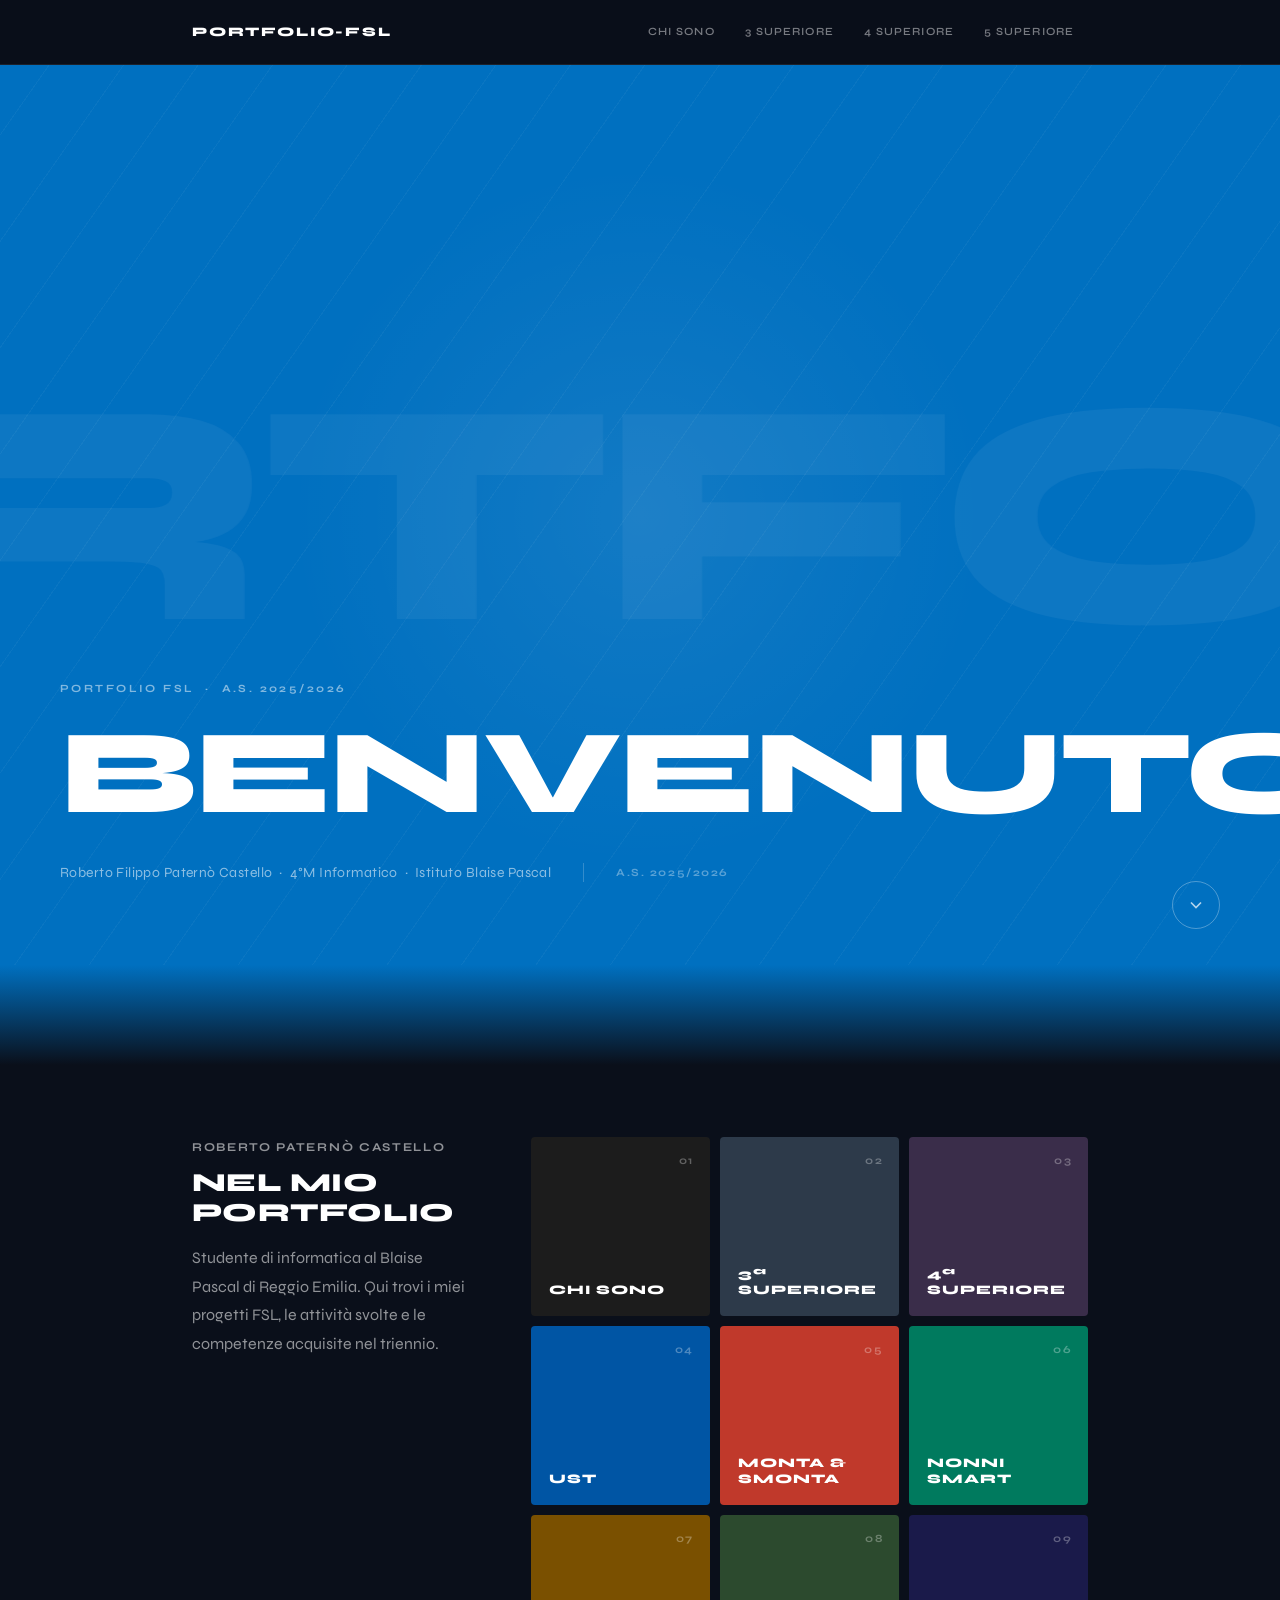
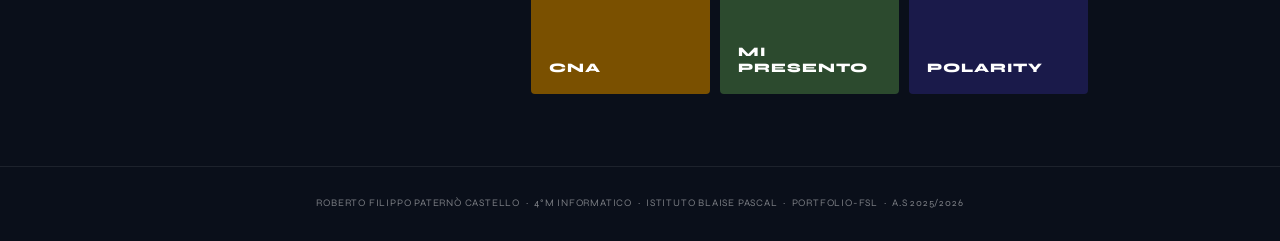
==== commit aa2b277c: "Add files via upload" ====
--- a/index.html
+++ b/index.html
@@ -243,7 +243,7 @@
 
   <header class="site-header">
     <div class="header-inner">
-      <a href="index.html" class="site-logo">PORTFOLIO-FLS</a>
+      <a href="index.html" class="site-logo">PORTFOLIO-FSL</a>
       <nav class="nav-buttons">
         <a href="chi-sono.html" class="nav-btn">CHI SONO</a>
         <a href="3-superiore.html" class="nav-btn">3 SUPERIORE</a>
@@ -264,7 +264,7 @@
     <div class="hero-spotlight" id="heroSpotlight"></div>
     <div class="hero-bg-text" id="heroBgText">PORTFOLIO</div>
     <div class="hero-content">
-      <p class="hero-eyebrow">Portfolio FLS &nbsp;·&nbsp; A.S. 2025/2026</p>
+      <p class="hero-eyebrow">Portfolio FSL &nbsp;·&nbsp; A.S. 2025/2026</p>
       <h1 class="hero-title">
         <span class="line">BENVENUTO</span>
       </h1>
@@ -286,7 +286,7 @@
         <div>
           <p class="intro-name">Roberto Paternò Castello</p>
           <h2 class="intro-heading">NEL MIO<br>PORTFOLIO</h2>
-          <p>Studente di informatica al Blaise Pascal di Reggio Emilia. Qui trovi i miei progetti FLS, le attività svolte e le competenze acquisite nel triennio.</p>
+          <p>Studente di informatica al Blaise Pascal di Reggio Emilia. Qui trovi i miei progetti FSL, le attività svolte e le competenze acquisite nel triennio.</p>
         </div>
         <div>
           <div class="projects-grid" id="projectsGrid">
@@ -333,7 +333,7 @@
   </section>
 
   <footer class="site-footer">
-    <p>Roberto Filippo Paternò Castello &nbsp;·&nbsp; 4°M Informatico &nbsp;·&nbsp; Istituto Blaise Pascal &nbsp;·&nbsp; Portfolio-FLS &nbsp;·&nbsp; A.S 2025/2026</p>
+    <p>Roberto Filippo Paternò Castello &nbsp;·&nbsp; 4°M Informatico &nbsp;·&nbsp; Istituto Blaise Pascal &nbsp;·&nbsp; Portfolio-FSL &nbsp;·&nbsp; A.S 2025/2026</p>
   </footer>
 
   <script src="main.js"></script>
